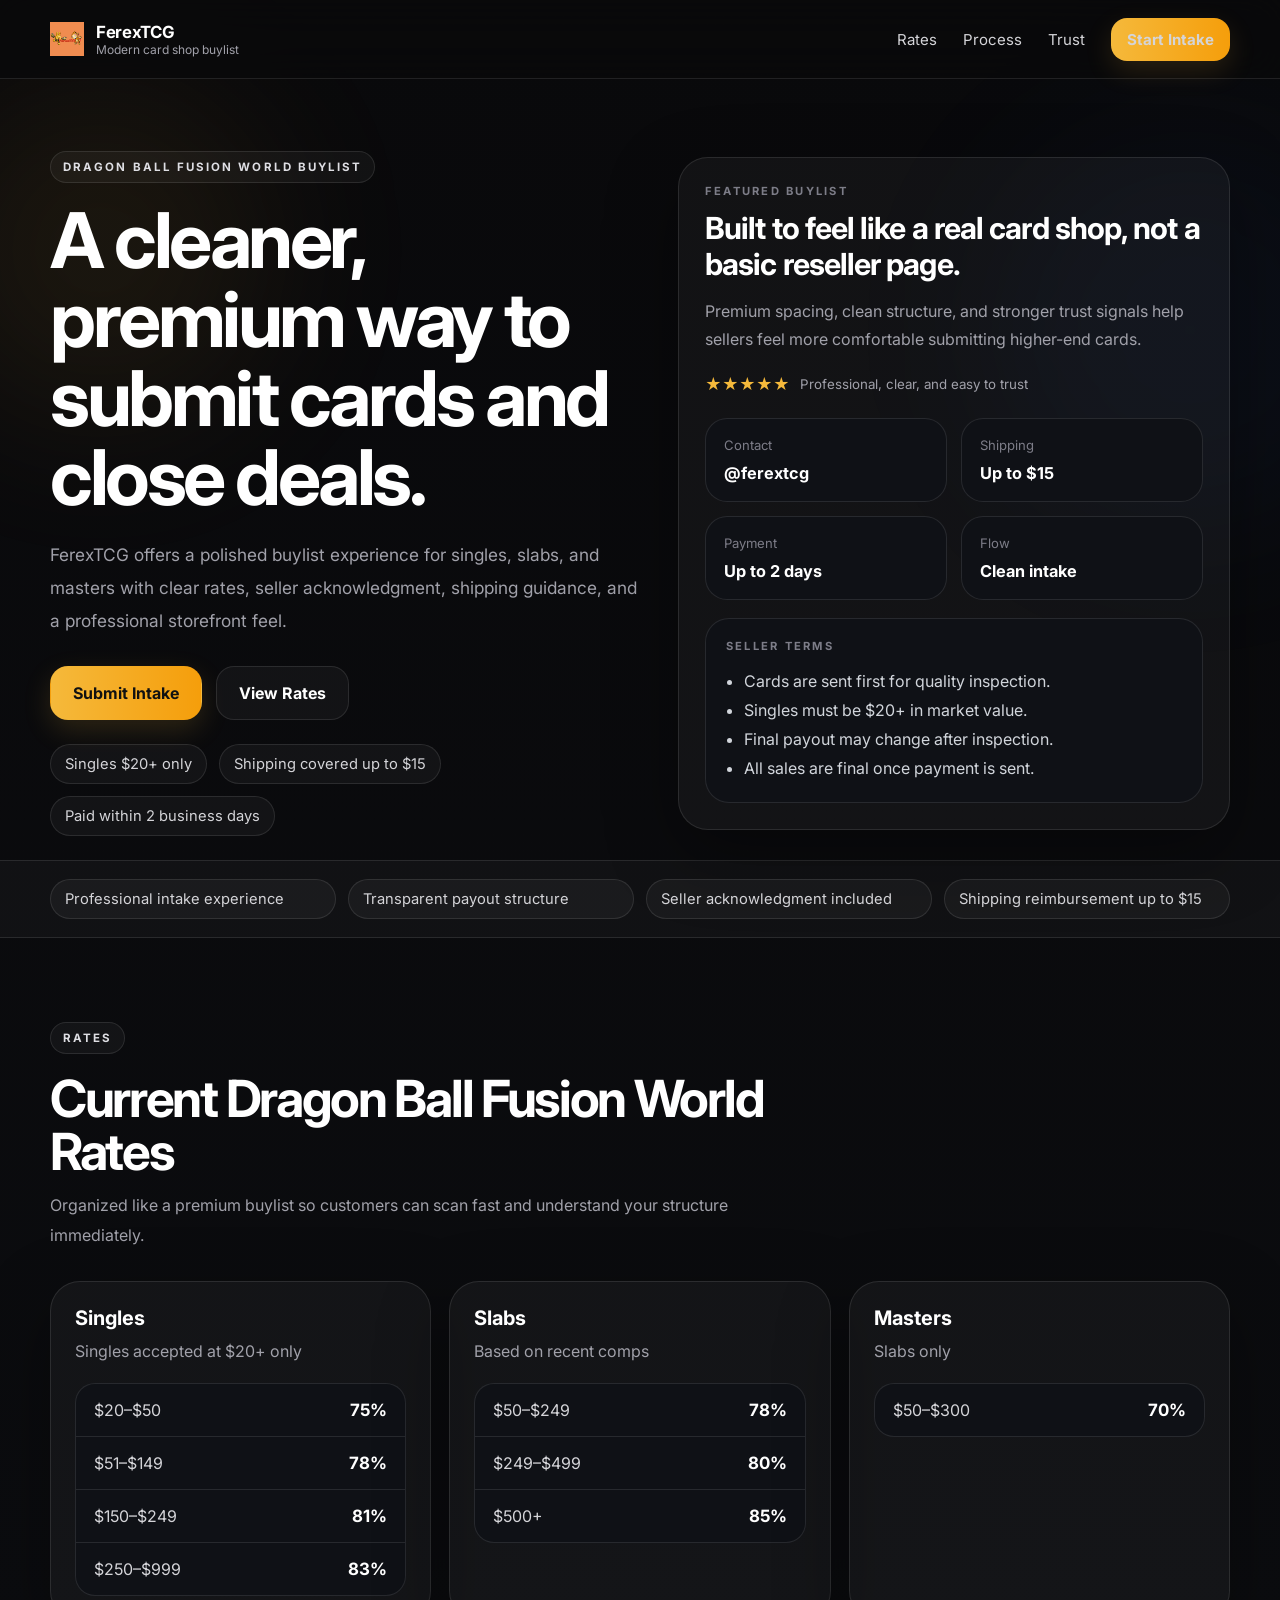
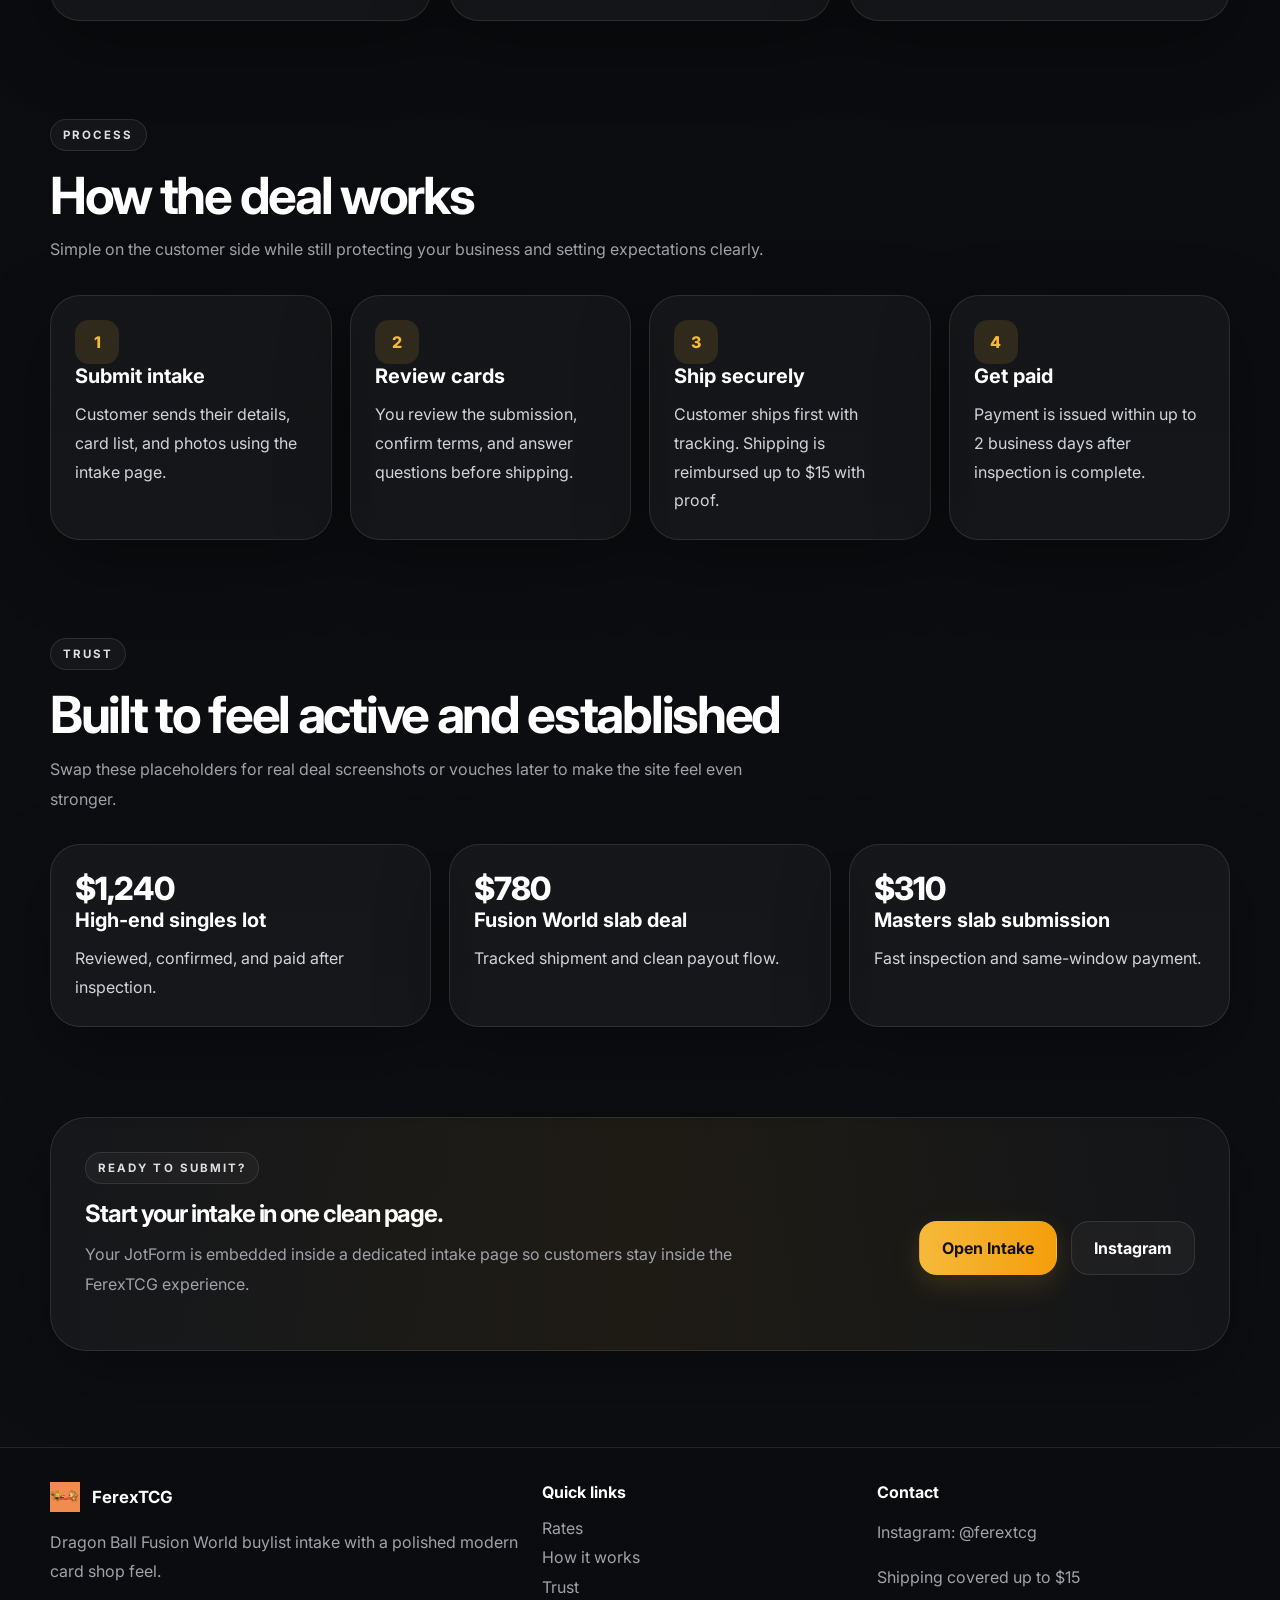
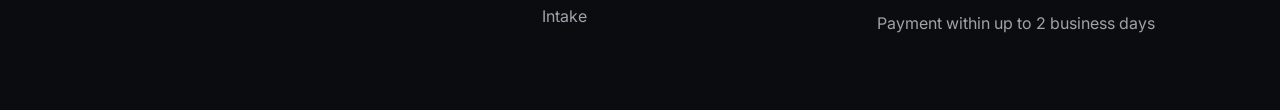
==== index.html @ 64aeed02 "Add files via upload" ====
<!DOCTYPE html>
<html lang="en">
<head>
  <meta charset="UTF-8" />
  <meta name="viewport" content="width=device-width, initial-scale=1.0" />
  <title>FerexTCG | Premium Buylist</title>
  <meta name="description" content="FerexTCG premium buylist website for Dragon Ball Fusion World singles, slabs, and masters." />
  <link rel="preconnect" href="https://fonts.googleapis.com">
  <link rel="preconnect" href="https://fonts.gstatic.com" crossorigin>
  <link href="https://fonts.googleapis.com/css2?family=Inter:wght@400;500;600;700;800&display=swap" rel="stylesheet">
  <link rel="stylesheet" href="style.css" />
</head>
<body>
  <div class="bg-glow glow-left"></div>
  <div class="bg-glow glow-right"></div>

  <header class="site-header">
    <div class="container nav">
      <a class="brand" href="index.html">
        <img src="logo.png" alt="FerexTCG logo" class="brand-logo">
        <div>
          <div class="brand-title">FerexTCG</div>
          <div class="brand-sub">Modern card shop buylist</div>
        </div>
      </a>
      <nav class="nav-links">
        <a href="#rates">Rates</a>
        <a href="#process">Process</a>
        <a href="#proof">Trust</a>
        <a href="intake.html" class="nav-cta">Start Intake</a>
      </nav>
    </div>
  </header>

  <main>
    <section class="hero">
      <div class="container hero-grid">
        <div class="hero-copy">
          <span class="eyebrow">Dragon Ball Fusion World Buylist</span>
          <h1>A cleaner, premium way to submit cards and close deals.</h1>
          <p class="hero-text">
            FerexTCG offers a polished buylist experience for singles, slabs, and masters with clear rates, seller acknowledgment, shipping guidance, and a professional storefront feel.
          </p>
          <div class="hero-actions">
            <a href="intake.html" class="btn btn-primary">Submit Intake</a>
            <a href="#rates" class="btn btn-secondary">View Rates</a>
          </div>
          <div class="hero-tags">
            <span>Singles $20+ only</span>
            <span>Shipping covered up to $15</span>
            <span>Paid within 2 business days</span>
          </div>
        </div>

        <div class="hero-panel">
          <div class="hero-panel-top">
            <div>
              <div class="tiny-label">Featured buylist</div>
              <h2>Built to feel like a real card shop, not a basic reseller page.</h2>
              <p>Premium spacing, clean structure, and stronger trust signals help sellers feel more comfortable submitting higher-end cards.</p>
            </div>
            <div class="rating-row">
              <span>★★★★★</span>
              <small>Professional, clear, and easy to trust</small>
            </div>
          </div>

          <div class="hero-stats">
            <div class="mini-card">
              <small>Contact</small>
              <strong>@ferextcg</strong>
            </div>
            <div class="mini-card">
              <small>Shipping</small>
              <strong>Up to $15</strong>
            </div>
            <div class="mini-card">
              <small>Payment</small>
              <strong>Up to 2 days</strong>
            </div>
            <div class="mini-card">
              <small>Flow</small>
              <strong>Clean intake</strong>
            </div>
          </div>

          <div class="seller-terms">
            <div class="tiny-label">Seller terms</div>
            <ul>
              <li>Cards are sent first for quality inspection.</li>
              <li>Singles must be $20+ in market value.</li>
              <li>Final payout may change after inspection.</li>
              <li>All sales are final once payment is sent.</li>
            </ul>
          </div>
        </div>
      </div>
    </section>

    <section class="trust-strip">
      <div class="container trust-grid">
        <div class="trust-pill">Professional intake experience</div>
        <div class="trust-pill">Transparent payout structure</div>
        <div class="trust-pill">Seller acknowledgment included</div>
        <div class="trust-pill">Shipping reimbursement up to $15</div>
      </div>
    </section>

    <section class="section" id="rates">
      <div class="container">
        <div class="section-head">
          <span class="eyebrow">Rates</span>
          <h2>Current Dragon Ball Fusion World Rates</h2>
          <p>Organized like a premium buylist so customers can scan fast and understand your structure immediately.</p>
        </div>

        <div class="cards three-col">
          <article class="panel">
            <h3>Singles</h3>
            <p class="sub">Singles accepted at $20+ only</p>
            <div class="rate-list">
              <div><span>$20–$50</span><strong>75%</strong></div>
              <div><span>$51–$149</span><strong>78%</strong></div>
              <div><span>$150–$249</span><strong>81%</strong></div>
              <div><span>$250–$999</span><strong>83%</strong></div>
            </div>
          </article>

          <article class="panel">
            <h3>Slabs</h3>
            <p class="sub">Based on recent comps</p>
            <div class="rate-list">
              <div><span>$50–$249</span><strong>78%</strong></div>
              <div><span>$249–$499</span><strong>80%</strong></div>
              <div><span>$500+</span><strong>85%</strong></div>
            </div>
          </article>

          <article class="panel">
            <h3>Masters</h3>
            <p class="sub">Slabs only</p>
            <div class="rate-list">
              <div><span>$50–$300</span><strong>70%</strong></div>
            </div>
          </article>
        </div>
      </div>
    </section>

    <section class="section" id="process">
      <div class="container">
        <div class="section-head">
          <span class="eyebrow">Process</span>
          <h2>How the deal works</h2>
          <p>Simple on the customer side while still protecting your business and setting expectations clearly.</p>
        </div>

        <div class="cards four-col">
          <article class="step-card">
            <div class="step-number">1</div>
            <h3>Submit intake</h3>
            <p>Customer sends their details, card list, and photos using the intake page.</p>
          </article>
          <article class="step-card">
            <div class="step-number">2</div>
            <h3>Review cards</h3>
            <p>You review the submission, confirm terms, and answer questions before shipping.</p>
          </article>
          <article class="step-card">
            <div class="step-number">3</div>
            <h3>Ship securely</h3>
            <p>Customer ships first with tracking. Shipping is reimbursed up to $15 with proof.</p>
          </article>
          <article class="step-card">
            <div class="step-number">4</div>
            <h3>Get paid</h3>
            <p>Payment is issued within up to 2 business days after inspection is complete.</p>
          </article>
        </div>
      </div>
    </section>

    <section class="section" id="proof">
      <div class="container">
        <div class="section-head">
          <span class="eyebrow">Trust</span>
          <h2>Built to feel active and established</h2>
          <p>Swap these placeholders for real deal screenshots or vouches later to make the site feel even stronger.</p>
        </div>

        <div class="cards three-col">
          <article class="proof-card">
            <div class="proof-value">$1,240</div>
            <h3>High-end singles lot</h3>
            <p>Reviewed, confirmed, and paid after inspection.</p>
          </article>
          <article class="proof-card">
            <div class="proof-value">$780</div>
            <h3>Fusion World slab deal</h3>
            <p>Tracked shipment and clean payout flow.</p>
          </article>
          <article class="proof-card">
            <div class="proof-value">$310</div>
            <h3>Masters slab submission</h3>
            <p>Fast inspection and same-window payment.</p>
          </article>
        </div>
      </div>
    </section>

    <section class="cta-band">
      <div class="container cta-wrap">
        <div>
          <span class="eyebrow">Ready to submit?</span>
          <h2>Start your intake in one clean page.</h2>
          <p>Your JotForm is embedded inside a dedicated intake page so customers stay inside the FerexTCG experience.</p>
        </div>
        <div class="cta-actions">
          <a href="intake.html" class="btn btn-primary">Open Intake</a>
          <a href="https://instagram.com/ferextcg" class="btn btn-secondary">Instagram</a>
        </div>
      </div>
    </section>
  </main>

  <footer class="site-footer">
    <div class="container footer-grid">
      <div>
        <div class="footer-brand">
          <img src="logo.png" alt="FerexTCG logo" class="footer-logo">
          <span>FerexTCG</span>
        </div>
        <p>Dragon Ball Fusion World buylist intake with a polished modern card shop feel.</p>
      </div>
      <div>
        <h4>Quick links</h4>
        <a href="#rates">Rates</a>
        <a href="#process">How it works</a>
        <a href="#proof">Trust</a>
        <a href="intake.html">Intake</a>
      </div>
      <div>
        <h4>Contact</h4>
        <p>Instagram: @ferextcg</p>
        <p>Shipping covered up to $15</p>
        <p>Payment within up to 2 business days</p>
      </div>
    </div>
  </footer>
</body>
</html>
---- style.css ----
:root{
  --bg:#09090b;
  --bg-2:#0d0f13;
  --panel:rgba(255,255,255,.04);
  --panel-2:#111318;
  --line:rgba(255,255,255,.10);
  --text:#ffffff;
  --muted:#a1a1aa;
  --gold:#f5b93b;
  --gold-2:#f59e0b;
  --shadow:0 24px 70px rgba(0,0,0,.35);
  --radius:30px;
}
*{box-sizing:border-box}
html{scroll-behavior:smooth}
body{
  margin:0;
  font-family:"Inter",Arial,sans-serif;
  background:linear-gradient(to bottom,var(--bg),var(--bg-2));
  color:var(--text);
}
a{text-decoration:none;color:inherit}
.container{width:min(1180px,calc(100% - 32px));margin:0 auto}

.bg-glow{
  position:fixed;
  border-radius:999px;
  filter:blur(90px);
  z-index:-2;
  opacity:.35;
}
.glow-left{
  width:340px;height:340px;left:-70px;top:80px;
  background:rgba(245,185,59,.24);
}
.glow-right{
  width:420px;height:420px;right:-120px;top:120px;
  background:rgba(59,130,246,.14);
}

.site-header{
  position:sticky;top:0;z-index:50;
  backdrop-filter:blur(20px);
  background:rgba(9,9,11,.78);
  border-bottom:1px solid var(--line);
}
.nav{display:flex;align-items:center;justify-content:space-between;min-height:78px}
.brand{display:flex;align-items:center;gap:12px}
.brand-logo,.footer-logo{display:block;width:auto;object-fit:contain}
.brand-logo{height:34px}
.brand-title{font-size:1.05rem;font-weight:700;letter-spacing:-.02em}
.brand-sub{font-size:.75rem;color:var(--muted)}
.nav-links{display:flex;align-items:center;gap:26px}
.nav-links a{font-size:.94rem;color:#d4d4d8}
.nav-links a:hover{color:#fff}
.nav-cta{
  padding:12px 16px;border-radius:16px;font-weight:700;
  background:linear-gradient(to right,var(--gold),var(--gold-2));
  color:#111;box-shadow:0 10px 28px rgba(245,185,59,.14)
}
.nav-cta.secondary{
  background:transparent;color:#fff;border:1px solid var(--line);box-shadow:none
}

.hero{padding:72px 0 24px}
.hero-grid{display:grid;grid-template-columns:1.04fr .96fr;gap:30px;align-items:center}
.eyebrow{
  display:inline-block;
  padding:8px 12px;
  border-radius:999px;
  border:1px solid var(--line);
  background:rgba(255,255,255,.04);
  color:#dedee3;
  font-size:.72rem;
  font-weight:700;
  letter-spacing:.18em;
  text-transform:uppercase;
}
.hero h1,.section-head h2,.cta-wrap h2,.intake-heading h1{
  margin:18px 0 0;
  line-height:1.03;
  letter-spacing:-.045em;
}
.hero h1{font-size:clamp(2.8rem,6vw,5.5rem);max-width:720px}
.hero-text{
  margin:22px 0 0;
  max-width:660px;
  color:var(--muted);
  font-size:1.08rem;
  line-height:1.9;
}
.hero-actions,.cta-actions{
  margin-top:28px;
  display:flex;gap:14px;flex-wrap:wrap
}
.btn{
  min-height:54px;padding:0 22px;border-radius:18px;font-weight:700;
  display:inline-flex;align-items:center;justify-content:center;
  border:1px solid transparent;transition:.2s ease
}
.btn:hover{transform:translateY(-1px)}
.btn-primary{
  background:linear-gradient(to right,var(--gold),var(--gold-2));
  color:#111;box-shadow:0 10px 28px rgba(245,185,59,.15)
}
.btn-secondary{
  border-color:var(--line);
  background:rgba(255,255,255,.04);
  color:#fff
}
.hero-tags{
  margin-top:24px;display:flex;gap:12px;flex-wrap:wrap
}
.hero-tags span,.trust-pill,.contact-pill{
  border:1px solid var(--line);
  background:rgba(255,255,255,.04);
  border-radius:999px;
  padding:10px 14px;
  color:#d4d4d8;
  font-size:.92rem;
}
.hero-panel,.panel,.step-card,.proof-card,.side-panel,.intake-shell{
  border:1px solid var(--line);
  background:rgba(255,255,255,.04);
  border-radius:var(--radius);
  box-shadow:var(--shadow);
}
.hero-panel{padding:26px}
.tiny-label{
  color:#7d7d88;
  text-transform:uppercase;
  letter-spacing:.2em;
  font-size:.7rem;
  font-weight:700;
}
.hero-panel h2{
  margin:12px 0 0;
  font-size:1.9rem;
  line-height:1.2;
  letter-spacing:-.03em
}
.hero-panel p{margin:14px 0 0;color:var(--muted);line-height:1.8}
.rating-row{margin-top:20px;display:flex;gap:10px;align-items:center;color:var(--gold)}
.rating-row small{color:var(--muted)}
.hero-stats{
  margin-top:24px;
  display:grid;grid-template-columns:repeat(2,1fr);gap:14px
}
.mini-card,.meta-card{
  padding:18px;border-radius:22px;background:#0f1116;border:1px solid var(--line)
}
.mini-card small,.meta-card small{
  display:block;color:#7d7d88;margin-bottom:10px;font-size:.82rem
}
.mini-card strong,.meta-card strong{font-size:1.02rem}
.seller-terms{
  margin-top:18px;padding:20px;border-radius:24px;background:#0f1116;border:1px solid var(--line)
}
.seller-terms ul,.side-panel ul{
  margin:14px 0 0;padding-left:18px;color:#d1d5db;line-height:1.8
}

.trust-strip{
  border-top:1px solid var(--line);
  border-bottom:1px solid var(--line);
  background:rgba(255,255,255,.03)
}
.trust-grid{
  display:grid;grid-template-columns:repeat(4,1fr);gap:12px;padding:18px 0
}

.section{padding:84px 0 14px}
.section-head{max-width:760px;margin-bottom:30px}
.section-head h2{font-size:clamp(2rem,4vw,3.35rem)}
.section-head p{margin-top:14px;color:var(--muted);line-height:1.85}
.cards{display:grid;gap:18px}
.three-col{grid-template-columns:repeat(3,1fr)}
.four-col{grid-template-columns:repeat(4,1fr)}
.panel,.step-card,.proof-card,.side-panel{padding:24px}
.panel h3,.step-card h3,.proof-card h3,.side-panel h3{margin:0;font-size:1.25rem}
.sub{margin-top:8px;color:var(--muted);line-height:1.7}
.rate-list{
  margin-top:18px;border:1px solid var(--line);border-radius:20px;overflow:hidden;background:#0f1116
}
.rate-list div{
  display:grid;grid-template-columns:1fr auto;padding:16px 18px;border-bottom:1px solid var(--line)
}
.rate-list div:last-child{border-bottom:none}
.rate-list span{color:#d4d4d8}
.rate-list strong{color:#fff;font-size:1.06rem}

.step-number{
  width:44px;height:44px;border-radius:14px;
  display:flex;align-items:center;justify-content:center;
  background:rgba(245,185,59,.12);color:var(--gold);font-weight:800
}
.step-card p,.proof-card p{color:#d1d5db;line-height:1.8;margin:12px 0 0}
.proof-value{
  font-size:2rem;font-weight:800;letter-spacing:-.03em;color:#fff
}

.cta-band{padding:76px 0 96px}
.cta-wrap{
  border:1px solid var(--line);
  border-radius:36px;
  background:linear-gradient(90deg,rgba(255,255,255,.04),rgba(245,185,59,.08),rgba(255,255,255,.03));
  padding:34px;
  display:grid;
  grid-template-columns:1fr auto;
  gap:24px;
  align-items:center;
  box-shadow:var(--shadow)
}
.cta-wrap p{margin-top:14px;color:var(--muted);line-height:1.85;max-width:720px}

.site-footer{
  border-top:1px solid var(--line);
  background:rgba(0,0,0,.18)
}
.footer-grid{
  display:grid;grid-template-columns:1.2fr .8fr .9fr;gap:22px;padding:34px 0 56px
}
.footer-brand{
  display:flex;align-items:center;gap:12px;font-weight:700;font-size:1.05rem
}
.footer-logo{height:30px}
.site-footer p,.site-footer a{display:block;color:var(--muted);line-height:1.85}
.site-footer h4{margin:0 0 12px}

.intake-main{padding:48px 0 86px}
.intake-hero{
  display:grid;grid-template-columns:1fr auto;gap:20px;align-items:end;padding-top:12px
}
.intake-heading p{
  margin-top:16px;color:var(--muted);line-height:1.85;max-width:700px
}
.intake-meta{
  display:grid;grid-template-columns:repeat(3,1fr);gap:12px
}
.intake-layout{
  margin-top:28px;
  display:grid;grid-template-columns:1.02fr .45fr;gap:18px;align-items:start
}
.intake-shell{padding:22px}
.intake-shell-top{
  display:flex;justify-content:space-between;gap:16px;align-items:flex-start;
  padding-bottom:18px;border-bottom:1px solid var(--line)
}
.intake-shell-top h2{margin:0;font-size:1.5rem}
.intake-shell-top p{margin:8px 0 0;color:var(--muted);line-height:1.8}
.iframe-wrap{
  margin-top:18px;
  border-radius:24px;
  overflow:hidden;
  border:1px solid var(--line);
  background:#0f1116
}
.iframe-wrap iframe{
  display:block;width:100%;height:1200px;border:none;background:#0f1116
}
.side-stack{display:grid;gap:16px}
.side-panel p{margin:12px 0 0;color:var(--muted);line-height:1.8}
.side-panel.accent{
  background:linear-gradient(180deg,rgba(245,185,59,.08),rgba(255,255,255,.04));
}
.insta-handle{
  margin-top:18px;font-size:1.8rem;font-weight:800;letter-spacing:-.03em;color:#fff
}

@media (max-width:1100px){
  .hero-grid,.three-col,.four-col,.trust-grid,.footer-grid,.cta-wrap,.intake-hero,.intake-layout{
    grid-template-columns:1fr
  }
}
@media (max-width:820px){
  .nav-links{display:none}
  .hero{padding-top:48px}
  .hero-actions,.cta-actions{flex-direction:column}
  .btn{width:100%}
  .hero-stats,.intake-meta{grid-template-columns:1fr}
  .iframe-wrap iframe{height:1300px}
}
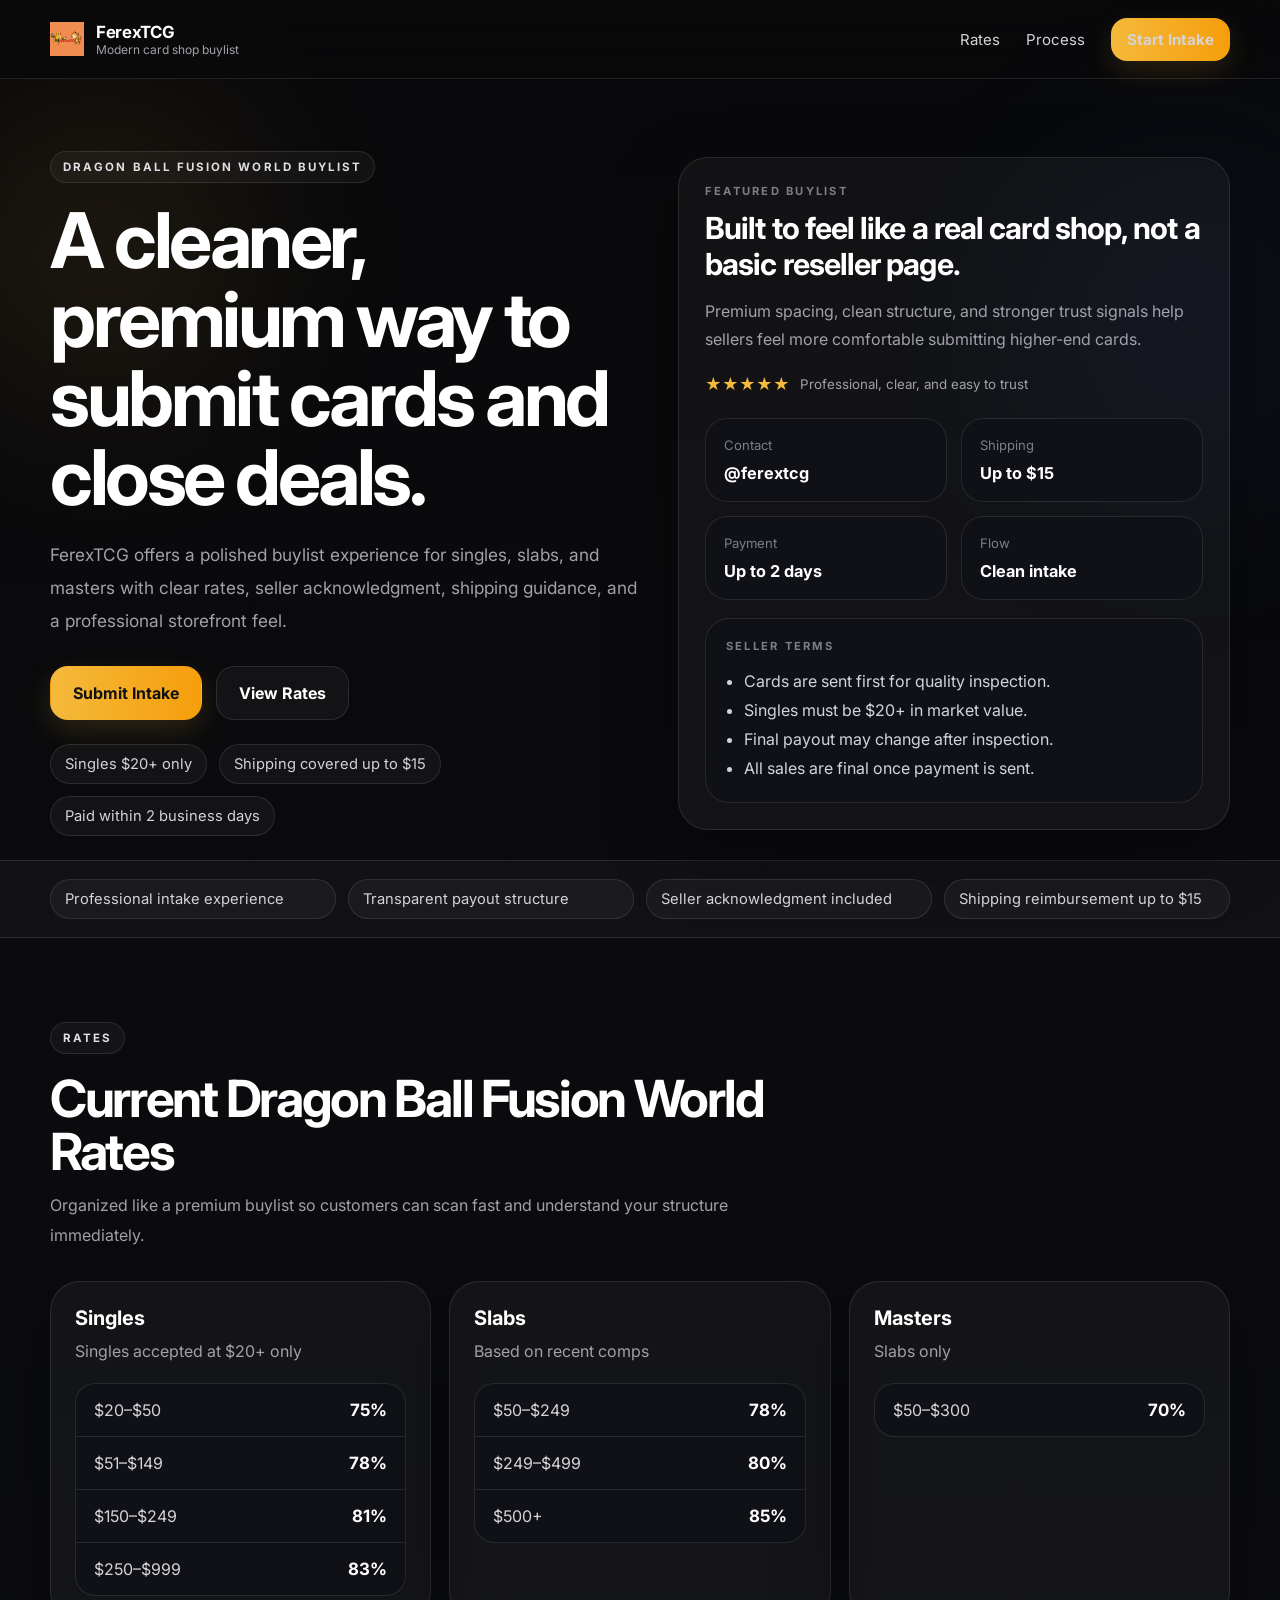
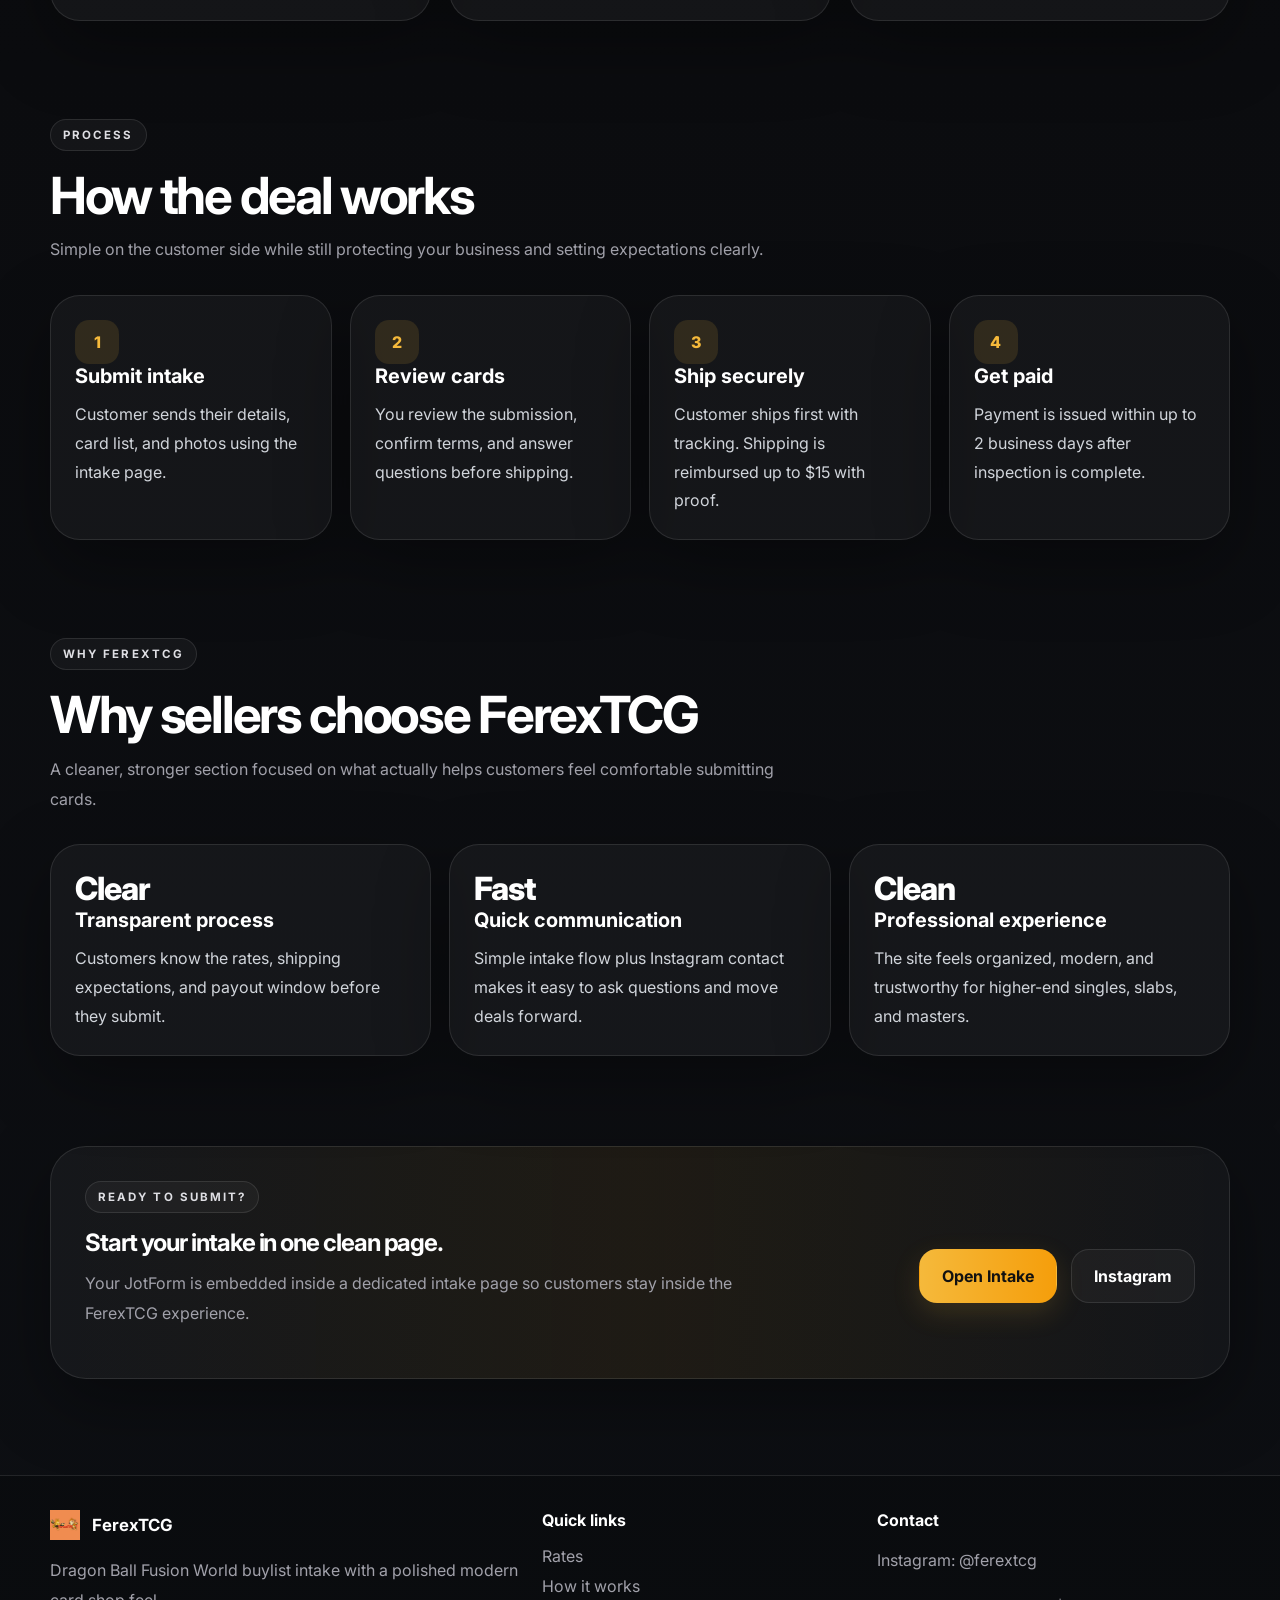
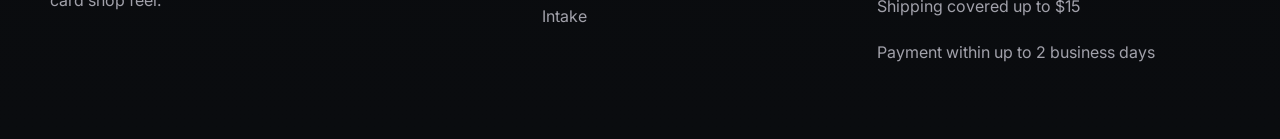
==== commit 5fe4fd29: "Add files via upload" ====
--- a/index.html
+++ b/index.html
@@ -26,8 +26,7 @@
       <nav class="nav-links">
         <a href="#rates">Rates</a>
         <a href="#process">Process</a>
-        <a href="#proof">Trust</a>
-        <a href="intake.html" class="nav-cta">Start Intake</a>
+                <a href="intake.html" class="nav-cta">Start Intake</a>
       </nav>
     </div>
   </header>
@@ -180,33 +179,35 @@
       </div>
     </section>
 
-    <section class="section" id="proof">
-      <div class="container">
-        <div class="section-head">
-          <span class="eyebrow">Trust</span>
-          <h2>Built to feel active and established</h2>
-          <p>Swap these placeholders for real deal screenshots or vouches later to make the site feel even stronger.</p>
-        </div>
-
-        <div class="cards three-col">
-          <article class="proof-card">
-            <div class="proof-value">$1,240</div>
-            <h3>High-end singles lot</h3>
-            <p>Reviewed, confirmed, and paid after inspection.</p>
-          </article>
-          <article class="proof-card">
-            <div class="proof-value">$780</div>
-            <h3>Fusion World slab deal</h3>
-            <p>Tracked shipment and clean payout flow.</p>
-          </article>
-          <article class="proof-card">
-            <div class="proof-value">$310</div>
-            <h3>Masters slab submission</h3>
-            <p>Fast inspection and same-window payment.</p>
-          </article>
-        </div>
-      </div>
-    </section>
+    
+<section class="section" id="why-sell">
+  <div class="container">
+    <div class="section-head">
+      <span class="eyebrow">Why FerexTCG</span>
+      <h2>Why sellers choose FerexTCG</h2>
+      <p>A cleaner, stronger section focused on what actually helps customers feel comfortable submitting cards.</p>
+    </div>
+
+    <div class="cards three-col">
+      <article class="proof-card">
+        <div class="proof-value">Clear</div>
+        <h3>Transparent process</h3>
+        <p>Customers know the rates, shipping expectations, and payout window before they submit.</p>
+      </article>
+      <article class="proof-card">
+        <div class="proof-value">Fast</div>
+        <h3>Quick communication</h3>
+        <p>Simple intake flow plus Instagram contact makes it easy to ask questions and move deals forward.</p>
+      </article>
+      <article class="proof-card">
+        <div class="proof-value">Clean</div>
+        <h3>Professional experience</h3>
+        <p>The site feels organized, modern, and trustworthy for higher-end singles, slabs, and masters.</p>
+      </article>
+    </div>
+  </div>
+</section>
+
 
     <section class="cta-band">
       <div class="container cta-wrap">
@@ -236,8 +237,7 @@
         <h4>Quick links</h4>
         <a href="#rates">Rates</a>
         <a href="#process">How it works</a>
-        <a href="#proof">Trust</a>
-        <a href="intake.html">Intake</a>
+                <a href="intake.html">Intake</a>
       </div>
       <div>
         <h4>Contact</h4>
